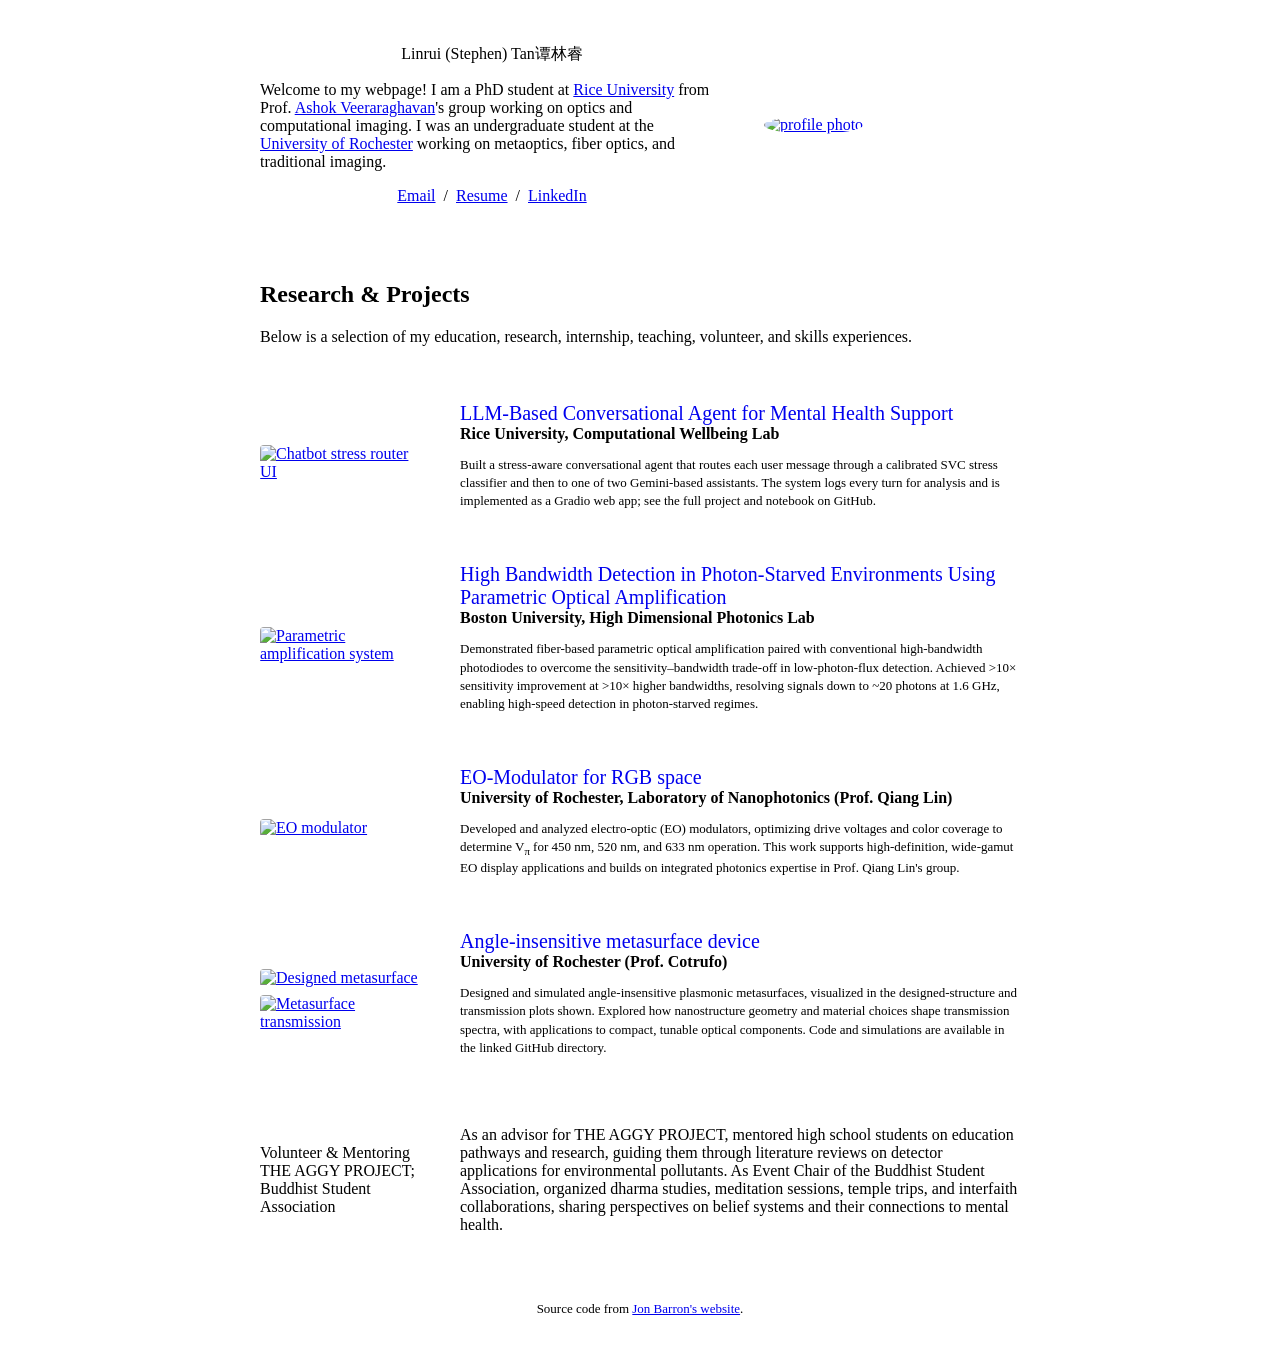
==== index.html @ 7db63c24 "Update index.html" ====
<!DOCTYPE HTML>
<html lang="en">
  <head>
    <meta http-equiv="Content-Type" content="text/html; charset=UTF-8">

    <title>Linrui Tan (Stephen 谭林睿)| Personal website</title>
    <meta name="description" content="PhD student at Rice University in Prof. Ashok Veeraraghavan's group working on optics and computational imaging.">
    <meta property="og:title" content="Linrui (Stephen) Tan">
    <script type="application/ld+json">
    {
      "@context": "https://schema.org",
      "@type": "Person",
      "name": "Linrui (Stephen) Tan 谭林睿",
      "affiliation": {
        "@type": "Organization",
        "name": "Rice University"
      }
    }
    </script>
    <meta name="author" content="Linrui (Stephen) Tan">
    <meta name="viewport" content="width=device-width, initial-scale=1">
    <link rel="shortcut icon" href="images/favicon/favicon.ico" type="image/x-icon">
    <link rel="icon" href="images/favicon/favicon.ico" type="image/x-icon">
    <link rel="stylesheet" type="text/css" href="stylesheet.css">
    
    <style>
      /* Added class for the yellow highlight effect */
      .highlight {
          background-color: #ffffd0;
      }

      /* --- PASTE THIS NEW PART HERE --- */
      
      @media screen and (max-width: 768px) {
        /* Make the name BIG and BOLD on mobile */
        .name {
          font-size: 30px !important; /* Adjust number to make bigger/smaller */
          font-weight: bold !important;
          line-height: 1.2 !important;
          padding-bottom: 15px !important; /* Adds some space under the name */
        }
      
        /* 1. Force BOTH columns to take up exactly 50% of the screen */
        td[style*="width:25%"], 
        td[style*="width:75%"] {
          width: 50% !important;
          padding: 5px !important; /* Keep padding small to save space */
          vertical-align: middle;  /* Keep them centered vertically */
        }

        /* 2. Ensure images fill their entire 50% half */
        td img, td video {
          width: 100% !important;
          object-fit: cover; /* Ensures image covers the space nicely */
        }
        
        /* 3. OPTIONAL: Make text slightly smaller so it fits in the 50% space */
        /* You can remove this section if the text looks too small */
        p, a, strong, span {
          font-size: 13px !important;
          line-height: 1.4 !important;
        }
      }
    </style>

    <script>
        // Preload images to prevent flickering on first hover
        function start() {
            var img1 = new Image();
            img1.src = "images/AO_on.png";
            var img2 = new Image();
            img2.src = "images/AO_off.png";
        }
    </script>
    
  </head>

  <body onload="start()">
    <table style="width:100%;max-width:800px;border:0px;border-spacing:0px;border-collapse:separate;margin-right:auto;margin-left:auto;"><tbody>
      <tr style="padding:0px">
        <td style="padding:0px">
          <table style="width:100%;border:0px;border-spacing:0px;border-collapse:separate;margin-right:auto;margin-left:auto;"><tbody>
            <tr style="padding:0px">
              <td style="padding:2.5%;width:63%;vertical-align:middle">
                <p class="name" style="text-align: center;"> 
                  Linrui (Stephen) Tan谭林睿
                </p>
                <p>
                  Welcome to my webpage! I am a PhD student at <a href="https://www.rice.edu/">Rice University</a> from Prof. <a href="https://profiles.rice.edu/faculty/ashok-veeraraghavan">Ashok Veeraraghavan</a>'s group working on optics and computational imaging. I was an undergraduate student at the <a href="https://www.rochester.edu/">University of Rochester</a> working on metaoptics, fiber optics, and traditional imaging.
                </p>
                <p style="text-align:center">
                  <a href="mailto:ltan13@u.rochester.edu">Email</a> &nbsp;/&nbsp;
                  <a href="data/Resume_Linrui（Stephen） Tan.pdf">Resume</a> &nbsp;/&nbsp;
                  <a href="https://www.linkedin.com/in/linrui-tan-stephen/">LinkedIn</a>
                </p>
              </td>
              <td style="padding:2.5%;width:40%;max-width:40%">
                <a href="images/linruitan.jpg"><img style="width:100%;max-width:100%;object-fit: cover; border-radius: 50%;" alt="profile photo" src="images/linruitan.jpg" class="hoverZoomLink"></a>
              </td>
            </tr>
          </tbody></table>
          <table style="width:100%;border:0px;border-spacing:0px;border-collapse:separate;margin-right:auto;margin-left:auto;"><tbody>
              <tr>
              <td style="padding:20px;width:100%;vertical-align:middle">
                <h2>Research &amp; Projects</h2>
                <p>
                  Below is a selection of my education, research, internship, teaching, volunteer, and skills experiences.
                </p>
              </td>
            </tr>
          </tbody></table>
          <table style="width:100%;border:0px;border-spacing:0px;border-collapse:separate;margin-right:auto;margin-left:auto;"><tbody>
    <tr>
      <td style="padding:20px;width:25%;vertical-align:middle">
        <a href="https://github.com/tanlr20030801/Conversational-Based-Mental-Health-Chatbot/blob/main/Chatbot_UI.ipynb">
          <img src="images/Chatbot_stress.png" alt="Chatbot stress router UI" style="width:100%;border-radius:4px;display:block;">
        </a>
      </td>
      <td style="padding:20px;width:75%;vertical-align:middle">
        <a href="https://github.com/tanlr20030801/Conversational-Based-Mental-Health-Chatbot/blob/main/Chatbot_UI.ipynb" style="text-decoration:none;">
          <span class="papertitle" style="font-size:20px;">LLM-Based Conversational Agent for Mental Health Support</span>
        </a>
        <br>
        <span style="font-weight:bold;">Rice University, Computational Wellbeing Lab</span>
        <p style="font-size:13px; line-height:1.4;">
          Built a stress-aware conversational agent that routes each user message through a calibrated SVC stress classifier and then to one of two Gemini-based assistants. The system logs every turn for analysis and is implemented as a Gradio web app; see the full project and notebook on GitHub.
        </p>
      </td>
    </tr>

    <tr>
      <td style="padding:20px;width:25%;vertical-align:middle">
        <a href="data/2024_Poster_Stephen_Tan_FINAL.pdf">
          <img src="images/Parametric amplification.png" alt="Parametric amplification system" style="width:100%;border-radius:4px;display:block;">
        </a>
      </td>
      <td style="padding:20px;width:75%;vertical-align:middle">
        <a href="data/2024_Poster_Stephen_Tan_FINAL.pdf" style="text-decoration:none;">
          <span class="papertitle" style="font-size:20px;">High Bandwidth Detection in Photon-Starved Environments Using Parametric Optical Amplification</span>
        </a>
        <br>
        <span style="font-weight:bold;">Boston University, High Dimensional Photonics Lab</span>
        <p style="font-size:13px; line-height:1.4;">
          Demonstrated fiber-based parametric optical amplification paired with conventional high-bandwidth photodiodes to overcome the sensitivity–bandwidth trade-off in low-photon-flux detection. Achieved &gt;10× sensitivity improvement at &gt;10× higher bandwidths, resolving signals down to ~20 photons at 1.6&nbsp;GHz, enabling high-speed detection in photon-starved regimes.
        </p>
      </td>
    </tr>

    <tr>
      <td style="padding:20px;width:25%;vertical-align:middle">
        <a href="images/EO%20modulator.gif">
          <img src="images/EO%20modulator.gif" alt="EO modulator" style="width:100%;border-radius:4px;display:block;">
        </a>
      </td>
      <td style="padding:20px;width:75%;vertical-align:middle">
        <a href="images/EO%20modulator.gif" style="text-decoration:none;">
          <span class="papertitle" style="font-size:20px;">EO-Modulator for RGB space</span>
        </a>
        <br>
        <span style="font-weight:bold;">University of Rochester, Laboratory of Nanophotonics (Prof. Qiang Lin)</span>
        <p style="font-size:13px; line-height:1.4;">
          Developed and analyzed electro-optic (EO) modulators, optimizing drive voltages and color coverage to determine V<sub>π</sub> for 450&nbsp;nm, 520&nbsp;nm, and 633&nbsp;nm operation. This work supports high-definition, wide-gamut EO display applications and builds on integrated photonics expertise in Prof. Qiang Lin's group.
        </p>
      </td>
    </tr>

    <tr>
      <td style="padding:20px;width:25%;vertical-align:middle">
        <a href="https://github.com/tanlr20030801/tanlr20030801.github.io/tree/main/angle-insensitive%20plasmonic%20metasurface">
          <img src="images/Designed_Metasurface.png" alt="Designed metasurface" style="width:100%;border-radius:4px; margin-bottom:8px;display:block;">
          <img src="images/Metasurface_transmission.png" alt="Metasurface transmission" style="width:100%;border-radius:4px;display:block;">
        </a>
      </td>
      <td style="padding:20px;width:75%;vertical-align:middle">
        <a href="https://github.com/tanlr20030801/tanlr20030801.github.io/tree/main/angle-insensitive%20plasmonic%20metasurface" style="text-decoration:none;">
          <span class="papertitle" style="font-size:20px;">Angle-insensitive metasurface device</span>
        </a>
        <br>
        <span style="font-weight:bold;">University of Rochester (Prof. Cotrufo)</span>
        <p style="font-size:13px; line-height:1.4;">
          Designed and simulated angle-insensitive plasmonic metasurfaces, visualized in the designed-structure and transmission plots shown. Explored how nanostructure geometry and material choices shape transmission spectra, with applications to compact, tunable optical components. Code and simulations are available in the linked GitHub directory.
        </p>
      </td>
    </tr>

    <tr>
      <td style="padding:20px;width:25%;vertical-align:middle">
        <span class="papertitle">Volunteer &amp; Mentoring</span><br>
        THE AGGY PROJECT; Buddhist Student Association
      </td>
      <td style="padding:20px;width:75%;vertical-align:middle">
        <p>
          As an advisor for THE AGGY PROJECT, mentored high school students on education pathways and research, guiding them through literature reviews on detector applications for environmental pollutants. As Event Chair of the Buddhist Student Association, organized dharma studies, meditation sessions, temple trips, and interfaith collaborations, sharing perspectives on belief systems and their connections to mental health.
        </p>
      </td>
    </tr>
            
          </tbody></table>
          <table style="width:100%;border:0px;border-spacing:0px;border-collapse:separate;margin-right:auto;margin-left:auto;"><tbody>
            <tr>
              <td style="padding:0px;text-align:center;">
                <br>
                <p style="font-size:small;">
                  Source code from <a href="https://github.com/jonbarron/jonbarron_website">Jon Barron's website</a>.
                </p>

                <br>
                <div style="width: 50px; margin: 0 auto; display: block;">
                    <script type="text/javascript" id="clstr_globe" src="//clustrmaps.com/globe.js?d=JhhyBFZQ9eTy0o50nPhn0QA_8nUEcDbQrykkgMOttl4"></script>
                </div>
                
              </td>
            </tr>
          </tbody></table>
        </td>
      </tr>
    </table>
  </body>
</html>
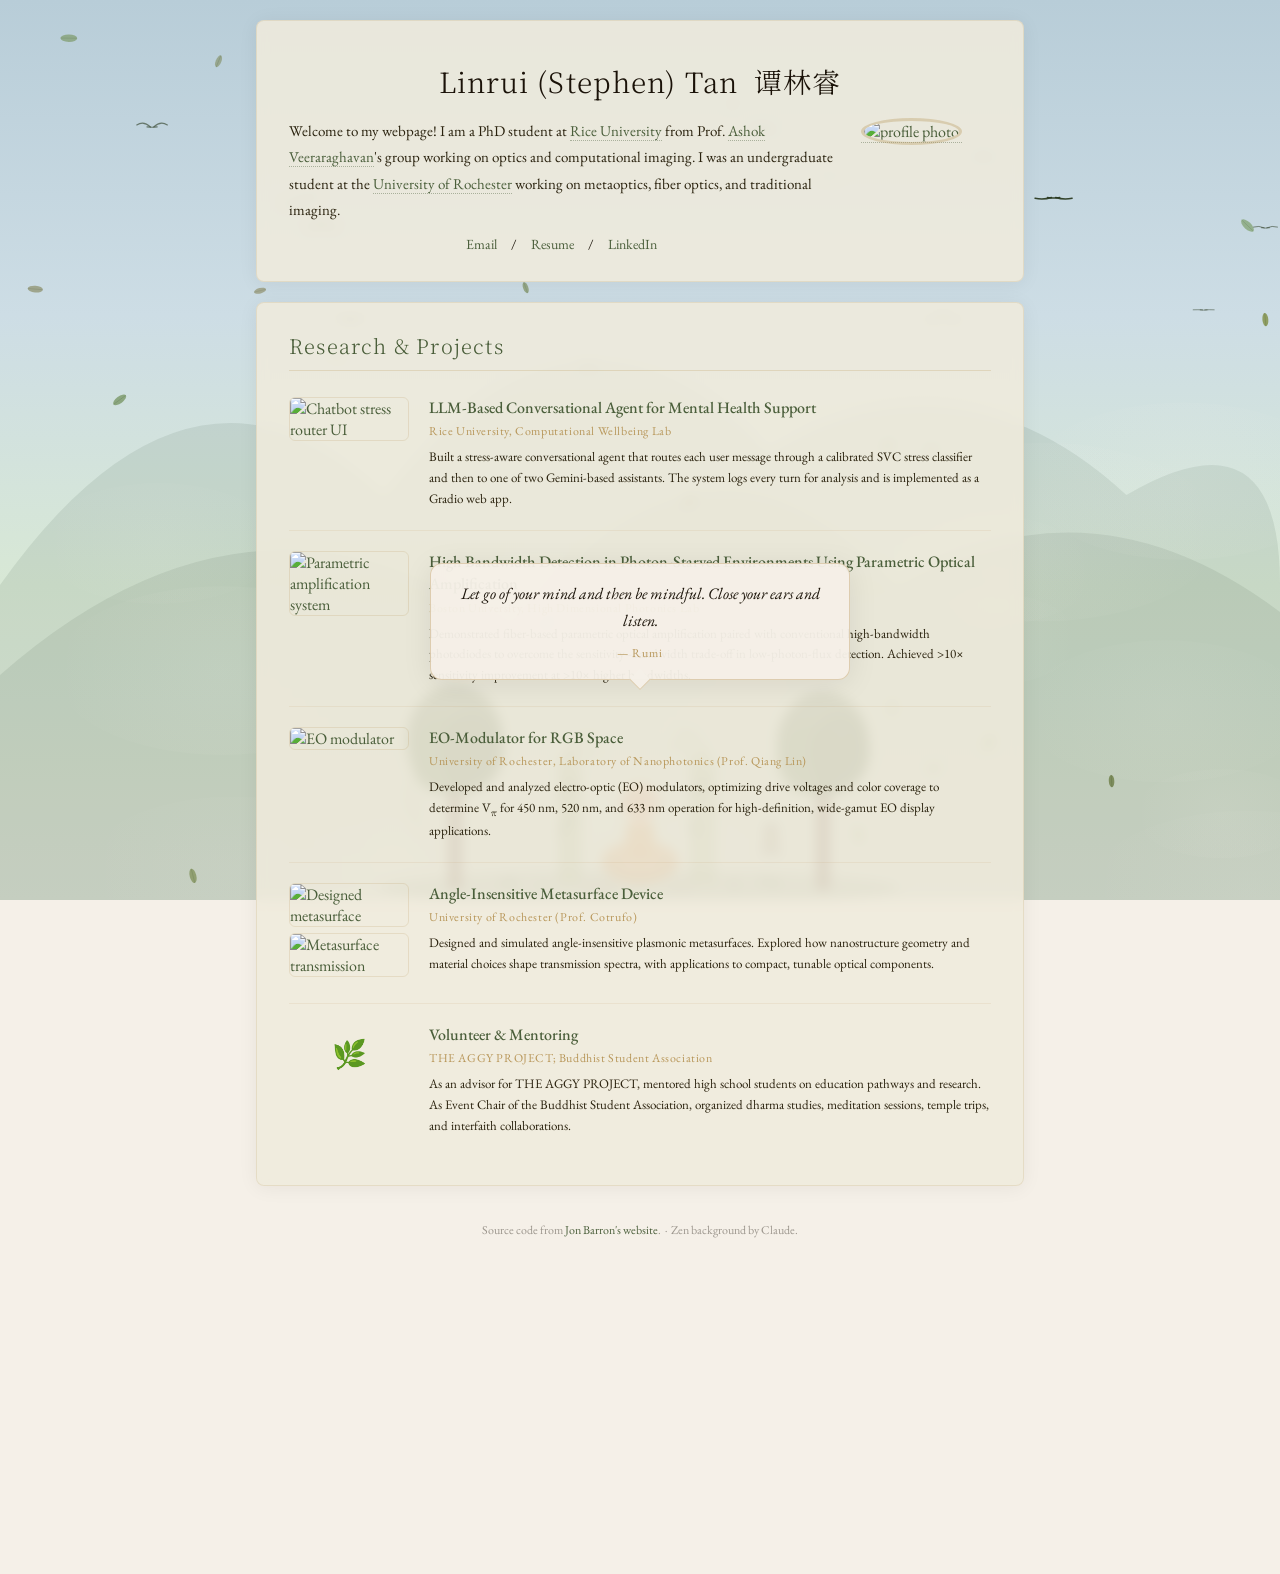
==== commit 168b7637: "Add files via upload" ====
--- a/index.html
+++ b/index.html
@@ -2,218 +2,748 @@
 <html lang="en">
   <head>
     <meta http-equiv="Content-Type" content="text/html; charset=UTF-8">
-
-    <title>Linrui Tan (Stephen 谭林睿)| Personal website</title>
+    <title>Linrui Tan (Stephen 谭林睿) | Personal Website</title>
     <meta name="description" content="PhD student at Rice University in Prof. Ashok Veeraraghavan's group working on optics and computational imaging.">
-    <meta property="og:title" content="Linrui (Stephen) Tan">
-    <script type="application/ld+json">
-    {
-      "@context": "https://schema.org",
-      "@type": "Person",
-      "name": "Linrui (Stephen) Tan 谭林睿",
-      "affiliation": {
-        "@type": "Organization",
-        "name": "Rice University"
-      }
-    }
-    </script>
     <meta name="author" content="Linrui (Stephen) Tan">
     <meta name="viewport" content="width=device-width, initial-scale=1">
-    <link rel="shortcut icon" href="images/favicon/favicon.ico" type="image/x-icon">
-    <link rel="icon" href="images/favicon/favicon.ico" type="image/x-icon">
-    <link rel="stylesheet" type="text/css" href="stylesheet.css">
-    
+    <link rel="preconnect" href="https://fonts.googleapis.com">
+    <link rel="preconnect" href="https://fonts.gstatic.com" crossorigin>
+    <link href="https://fonts.googleapis.com/css2?family=Noto+Serif+SC:wght@300;400&family=EB+Garamond:ital,wght@0,400;0,500;1,400&display=swap" rel="stylesheet">
+
     <style>
-      /* Added class for the yellow highlight effect */
-      .highlight {
-          background-color: #ffffd0;
-      }
-
-      /* --- PASTE THIS NEW PART HERE --- */
-      
-      @media screen and (max-width: 768px) {
-        /* Make the name BIG and BOLD on mobile */
-        .name {
-          font-size: 30px !important; /* Adjust number to make bigger/smaller */
-          font-weight: bold !important;
-          line-height: 1.2 !important;
-          padding-bottom: 15px !important; /* Adds some space under the name */
-        }
-      
-        /* 1. Force BOTH columns to take up exactly 50% of the screen */
-        td[style*="width:25%"], 
-        td[style*="width:75%"] {
-          width: 50% !important;
-          padding: 5px !important; /* Keep padding small to save space */
-          vertical-align: middle;  /* Keep them centered vertically */
-        }
-
-        /* 2. Ensure images fill their entire 50% half */
-        td img, td video {
-          width: 100% !important;
-          object-fit: cover; /* Ensures image covers the space nicely */
-        }
-        
-        /* 3. OPTIONAL: Make text slightly smaller so it fits in the 50% space */
-        /* You can remove this section if the text looks too small */
-        p, a, strong, span {
-          font-size: 13px !important;
-          line-height: 1.4 !important;
-        }
+      :root {
+        --ink: #1a1208;
+        --mist: rgba(240,235,220,0.88);
+        --paper: #f5f0e8;
+        --gold: #b8975a;
+        --moss: #4a5e3a;
+        --sky-top: #c8dde8;
+        --sky-mid: #ddeae0;
+        --sky-bottom: #eef2e6;
+      }
+
+      * { box-sizing: border-box; margin: 0; padding: 0; }
+
+      body {
+        font-family: 'EB Garamond', Georgia, serif;
+        color: var(--ink);
+        min-height: 100vh;
+        overflow-x: hidden;
+        position: relative;
+        background: var(--paper);
+      }
+
+      /* ===== ZEN CANVAS BACKGROUND ===== */
+      #zen-canvas {
+        position: fixed;
+        top: 0; left: 0;
+        width: 100%; height: 100%;
+        z-index: 0;
+        pointer-events: none;
+      }
+
+      /* Mountain layers */
+      .mountain-layer {
+        position: fixed;
+        bottom: 0;
+        width: 100%;
+        pointer-events: none;
+        z-index: 1;
+      }
+
+      /* ===== MONK CONTAINER ===== */
+      #monk-scene {
+        position: fixed;
+        bottom: 0;
+        left: 50%;
+        transform: translateX(-50%);
+        width: min(600px, 90vw);
+        height: 280px;
+        z-index: 3;
+        display: flex;
+        align-items: flex-end;
+        justify-content: center;
+        cursor: pointer;
+        pointer-events: all;
+      }
+
+      /* ===== ZEN QUOTE BUBBLE ===== */
+      #zen-quote {
+        position: fixed;
+        bottom: 220px;
+        left: 50%;
+        transform: translateX(-50%) translateY(10px);
+        background: rgba(245, 240, 232, 0.96);
+        border: 1px solid rgba(184,151,90,0.4);
+        border-radius: 12px;
+        padding: 16px 24px;
+        max-width: min(420px, 85vw);
+        text-align: center;
+        font-family: 'EB Garamond', serif;
+        font-size: 16px;
+        font-style: italic;
+        color: var(--ink);
+        line-height: 1.7;
+        z-index: 10;
+        opacity: 0;
+        transition: opacity 0.8s ease, transform 0.8s ease;
+        pointer-events: none;
+        box-shadow: 0 4px 30px rgba(26,18,8,0.08);
+      }
+      #zen-quote.visible {
+        opacity: 1;
+        transform: translateX(-50%) translateY(0);
+      }
+      #zen-quote::after {
+        content: '';
+        position: absolute;
+        bottom: -8px;
+        left: 50%;
+        transform: translateX(-50%) rotate(45deg);
+        width: 14px; height: 14px;
+        background: rgba(245,240,232,0.96);
+        border-right: 1px solid rgba(184,151,90,0.4);
+        border-bottom: 1px solid rgba(184,151,90,0.4);
+      }
+      #zen-quote .attribution {
+        display: block;
+        font-style: normal;
+        font-size: 12px;
+        color: var(--gold);
+        margin-top: 8px;
+        letter-spacing: 0.08em;
+      }
+      #zen-quote-hint {
+        position: fixed;
+        bottom: 178px;
+        left: 50%;
+        transform: translateX(-50%);
+        font-size: 11px;
+        color: rgba(26,18,8,0.38);
+        letter-spacing: 0.12em;
+        z-index: 10;
+        pointer-events: none;
+        font-family: 'EB Garamond', serif;
+        animation: pulse-hint 3s ease-in-out infinite;
+      }
+      @keyframes pulse-hint { 0%,100%{opacity:0.5} 50%{opacity:1} }
+
+      /* ===== MAIN CONTENT ===== */
+      #content-wrapper {
+        position: relative;
+        z-index: 5;
+        width: 100%;
+        max-width: 800px;
+        margin: 0 auto;
+        padding: 0 0 320px 0;
+      }
+
+      .content-panel {
+        background: var(--mist);
+        backdrop-filter: blur(6px);
+        border-radius: 8px;
+        margin: 20px 16px;
+        padding: 28px 32px;
+        border: 1px solid rgba(184,151,90,0.18);
+        box-shadow: 0 2px 20px rgba(26,18,8,0.06);
+      }
+
+      .name {
+        font-family: 'Noto Serif SC', serif;
+        font-size: 28px;
+        font-weight: 300;
+        text-align: center;
+        color: var(--ink);
+        letter-spacing: 0.04em;
+        padding: 8px 0 12px;
+      }
+
+      .profile-container {
+        display: flex;
+        gap: 28px;
+        align-items: flex-start;
+      }
+
+      .profile-text { flex: 1; }
+
+      .profile-img-wrap {
+        flex-shrink: 0;
+        width: 130px;
+      }
+
+      .profile-img-wrap img {
+        width: 130px; height: 130px;
+        border-radius: 50%;
+        object-fit: cover;
+        border: 3px solid rgba(184,151,90,0.35);
+      }
+
+      p { font-size: 15px; line-height: 1.75; color: #2a220e; }
+      a { color: var(--moss); text-decoration: none; border-bottom: 1px dotted rgba(74,94,58,0.4); }
+      a:hover { color: var(--gold); border-color: var(--gold); }
+
+      .links { text-align: center; margin-top: 12px; font-size: 14px; }
+      .links a { border-bottom: none; margin: 0 8px; }
+
+      h2 {
+        font-family: 'Noto Serif SC', serif;
+        font-weight: 300;
+        font-size: 20px;
+        color: var(--moss);
+        letter-spacing: 0.06em;
+        padding-bottom: 10px;
+        border-bottom: 1px solid rgba(184,151,90,0.25);
+        margin-bottom: 6px;
+      }
+
+      .project-row {
+        display: flex;
+        gap: 20px;
+        padding: 20px 0;
+        border-bottom: 1px solid rgba(184,151,90,0.12);
+        align-items: flex-start;
+      }
+      .project-row:last-child { border-bottom: none; }
+
+      .project-img {
+        flex-shrink: 0;
+        width: 120px;
+      }
+      .project-img img {
+        width: 120px;
+        border-radius: 6px;
+        display: block;
+        margin-bottom: 6px;
+        border: 1px solid rgba(184,151,90,0.2);
+      }
+
+      .project-title {
+        font-size: 16px;
+        font-weight: 500;
+        color: var(--moss);
+        line-height: 1.4;
+        display: block;
+        margin-bottom: 4px;
+      }
+      .project-org {
+        font-size: 12px;
+        color: var(--gold);
+        letter-spacing: 0.05em;
+        display: block;
+        margin-bottom: 8px;
+      }
+      .project-desc { font-size: 13px; line-height: 1.6; }
+
+      footer {
+        text-align: center;
+        font-size: 12px;
+        color: rgba(26,18,8,0.4);
+        padding: 16px;
+      }
+
+      @media (max-width: 600px) {
+        .profile-container { flex-direction: column-reverse; align-items: center; }
+        .project-row { flex-direction: column; }
+        .content-panel { padding: 20px 16px; }
+        #zen-quote { font-size: 14px; }
       }
     </style>
+  </head>
+
+  <body>
+
+    <!-- ===== ZEN SVG CANVAS ===== -->
+    <canvas id="zen-canvas"></canvas>
+
+    <!-- ===== ZEN QUOTE ===== -->
+    <div id="zen-quote">
+      <span id="quote-text"></span>
+      <span class="attribution" id="quote-attr"></span>
+    </div>
+    <div id="zen-quote-hint">✦ click the monk ✦</div>
+
+    <!-- ===== MONK SCENE (SVG inline) ===== -->
+    <div id="monk-scene" title="Click for a zen moment">
+      <svg id="monk-svg" viewBox="0 0 600 280" xmlns="http://www.w3.org/2000/svg" style="width:100%;height:100%">
+        <!-- Ground / moss -->
+        <ellipse cx="300" cy="268" rx="260" ry="18" fill="#3a4f2a" opacity="0.25"/>
+        <!-- Grass tufts -->
+        <g fill="#4a5e3a" opacity="0.7">
+          <path d="M160 265 Q163 250 166 265"/>
+          <path d="M168 267 Q172 248 176 266"/>
+          <path d="M420 264 Q424 249 428 263"/>
+          <path d="M430 266 Q435 250 439 265"/>
+          <path d="M200 268 Q203 255 206 268"/>
+          <path d="M390 267 Q394 253 398 267"/>
+        </g>
+        <!-- Large tree left -->
+        <g id="tree-left">
+          <rect x="108" y="110" width="14" height="160" rx="3" fill="#5a3e28" opacity="0.85"/>
+          <ellipse cx="115" cy="120" rx="48" ry="55" fill="#3d5630" opacity="0.82"/>
+          <ellipse cx="100" cy="135" rx="30" ry="38" fill="#4a6838" opacity="0.75"/>
+          <ellipse cx="132" cy="130" rx="32" ry="40" fill="#3d5630" opacity="0.7"/>
+          <!-- Hanging leaves -->
+          <path d="M80 150 Q60 180 75 200" stroke="#4a6838" stroke-width="1.5" fill="none" opacity="0.6"/>
+          <path d="M88 160 Q70 195 82 215" stroke="#4a6838" stroke-width="1.2" fill="none" opacity="0.5"/>
+        </g>
+        <!-- Large tree right -->
+        <g id="tree-right">
+          <rect x="476" y="115" width="14" height="155" rx="3" fill="#5a3e28" opacity="0.85"/>
+          <ellipse cx="483" cy="124" rx="46" ry="52" fill="#3d5630" opacity="0.82"/>
+          <ellipse cx="465" cy="138" rx="28" ry="35" fill="#4a6838" opacity="0.7"/>
+          <ellipse cx="500" cy="132" rx="30" ry="38" fill="#3d5630" opacity="0.7"/>
+        </g>
+        <!-- Bamboo stalks -->
+        <g id="bamboo" opacity="0.8">
+          <rect x="220" y="140" width="5" height="125" rx="2.5" fill="#6a8040"/>
+          <rect x="228" y="130" width="5" height="135" rx="2.5" fill="#7a9048"/>
+          <rect x="236" y="145" width="4" height="120" rx="2" fill="#6a8040"/>
+          <line x1="222.5" y1="175" x2="222.5" y2="176" stroke="#4a6030" stroke-width="8" stroke-linecap="round"/>
+          <line x1="222.5" y1="210" x2="222.5" y2="211" stroke="#4a6030" stroke-width="8" stroke-linecap="round"/>
+          <line x1="230.5" y1="165" x2="230.5" y2="166" stroke="#4a6030" stroke-width="8" stroke-linecap="round"/>
+          <line x1="230.5" y1="200" x2="230.5" y2="201" stroke="#4a6030" stroke-width="8" stroke-linecap="round"/>
+          <!-- Bamboo leaves -->
+          <path d="M222 140 Q230 125 245 130" stroke="#5a7038" stroke-width="1.8" fill="none"/>
+          <path d="M230 128 Q240 112 258 118" stroke="#5a7038" stroke-width="1.8" fill="none"/>
+          <path d="M238 143 Q248 128 262 133" stroke="#5a7038" stroke-width="1.5" fill="none"/>
+        </g>
+        <!-- Same on right -->
+        <g id="bamboo-r" opacity="0.8">
+          <rect x="352" y="138" width="5" height="127" rx="2.5" fill="#6a8040"/>
+          <rect x="361" y="128" width="5" height="137" rx="2.5" fill="#7a9048"/>
+          <rect x="370" y="142" width="4" height="123" rx="2" fill="#6a8040"/>
+          <line x1="354.5" y1="172" x2="354.5" y2="173" stroke="#4a6030" stroke-width="8" stroke-linecap="round"/>
+          <line x1="354.5" y1="208" x2="354.5" y2="209" stroke="#4a6030" stroke-width="8" stroke-linecap="round"/>
+          <line x1="363.5" y1="163" x2="363.5" y2="164" stroke="#4a6030" stroke-width="8" stroke-linecap="round"/>
+          <path d="M352 136 Q344 120 330 126" stroke="#5a7038" stroke-width="1.8" fill="none"/>
+          <path d="M361 126 Q352 108 336 115" stroke="#5a7038" stroke-width="1.8" fill="none"/>
+        </g>
+        <!-- Stone lantern -->
+        <g opacity="0.75">
+          <rect x="420" y="230" width="22" height="6" rx="1" fill="#8a8070"/>
+          <rect x="423" y="210" width="16" height="20" rx="2" fill="#7a7060"/>
+          <polygon points="423,210 431,200 439,210" fill="#6a6050"/>
+          <rect x="426" y="224" width="10" height="6" rx="1" fill="#7a7060"/>
+          <!-- lantern glow -->
+          <ellipse cx="431" cy="218" rx="4" ry="5" fill="rgba(255,200,80,0.3)"/>
+        </g>
+        <!-- Small rocks -->
+        <ellipse cx="260" cy="267" rx="18" ry="7" fill="#8a8070" opacity="0.5"/>
+        <ellipse cx="270" cy="265" rx="10" ry="5" fill="#9a9080" opacity="0.45"/>
+        <ellipse cx="340" cy="266" rx="14" ry="6" fill="#8a8070" opacity="0.45"/>
+
+        <!-- ===== MONK ===== -->
+        <g id="monk" transform="translate(300, 265)">
+          <!-- Robe base (seated lotus) -->
+          <ellipse cx="0" cy="-22" rx="38" ry="22" fill="#c47c30" opacity="0.92"/>
+          <!-- Robe shading -->
+          <ellipse cx="0" cy="-22" rx="38" ry="22" fill="url(#robeGrad)" opacity="0.6"/>
+          <!-- Robe folds -->
+          <path d="M-38,-22 Q-20,-8 0,-5 Q20,-8 38,-22" stroke="#a86020" stroke-width="1" fill="none" opacity="0.5"/>
+          <path d="M-30,-18 Q-15,-28 0,-30 Q15,-28 30,-18" stroke="#a86020" stroke-width="0.8" fill="none" opacity="0.4"/>
+          <!-- Hands in lap (mudra) -->
+          <ellipse cx="-8" cy="-20" rx="9" ry="6" fill="#d4936a" opacity="0.9"/>
+          <ellipse cx="8" cy="-20" rx="9" ry="6" fill="#d4936a" opacity="0.9"/>
+          <!-- Body -->
+          <rect x="-14" y="-62" width="28" height="42" rx="6" fill="#c47c30" opacity="0.9"/>
+          <!-- Neck -->
+          <rect x="-6" y="-68" width="12" height="10" rx="4" fill="#d4936a"/>
+          <!-- Head -->
+          <ellipse cx="0" cy="-82" rx="18" ry="18" fill="#d4936a"/>
+          <!-- Shaved head shading -->
+          <ellipse cx="0" cy="-88" rx="16" ry="10" fill="rgba(180,120,80,0.3)"/>
+          <!-- Eyes (closed, meditating) -->
+          <path d="M-8,-81 Q-5,-83 -2,-81" stroke="#5a3020" stroke-width="1.5" fill="none" stroke-linecap="round"/>
+          <path d="M2,-81 Q5,-83 8,-81" stroke="#5a3020" stroke-width="1.5" fill="none" stroke-linecap="round"/>
+          <!-- Serene smile -->
+          <path d="M-5,-75 Q0,-72 5,-75" stroke="#a06040" stroke-width="1.2" fill="none" stroke-linecap="round"/>
+          <!-- Ear -->
+          <ellipse cx="-17" cy="-81" rx="3.5" ry="5" fill="#c4836a"/>
+          <ellipse cx="17" cy="-81" rx="3.5" ry="5" fill="#c4836a"/>
+          <!-- Breathing animation overlay -->
+          <animateTransform attributeName="transform" type="translate" values="300,265;300,263;300,265" dur="5s" repeatCount="indefinite"/>
+        </g>
+
+        <!-- Fireflies / motes (animated) -->
+        <g id="motes">
+          <circle cx="170" cy="180" r="2" fill="#f0e080" opacity="0">
+            <animate attributeName="opacity" values="0;0.8;0;0.6;0" dur="4.2s" repeatCount="indefinite" begin="0.5s"/>
+            <animate attributeName="cx" values="170;175;168;172;170" dur="4.2s" repeatCount="indefinite"/>
+            <animate attributeName="cy" values="180;170;165;175;180" dur="4.2s" repeatCount="indefinite"/>
+          </circle>
+          <circle cx="420" cy="170" r="1.8" fill="#f0e080" opacity="0">
+            <animate attributeName="opacity" values="0;0.7;0;0.9;0" dur="5.5s" repeatCount="indefinite" begin="1.2s"/>
+            <animate attributeName="cx" values="420;415;422;418;420" dur="5.5s" repeatCount="indefinite"/>
+            <animate attributeName="cy" values="170;160;155;165;170" dur="5.5s" repeatCount="indefinite"/>
+          </circle>
+          <circle cx="260" cy="200" r="1.5" fill="#f0e080" opacity="0">
+            <animate attributeName="opacity" values="0;0.6;0;0.8;0" dur="3.8s" repeatCount="indefinite" begin="2.0s"/>
+          </circle>
+          <circle cx="350" cy="185" r="2" fill="#d0f080" opacity="0">
+            <animate attributeName="opacity" values="0;0.5;0;0.7;0" dur="6s" repeatCount="indefinite" begin="0.8s"/>
+            <animate attributeName="cy" values="185;175;170;180;185" dur="6s" repeatCount="indefinite"/>
+          </circle>
+        </g>
+
+        <defs>
+          <linearGradient id="robeGrad" x1="0" y1="0" x2="0" y2="1">
+            <stop offset="0%" stop-color="#fff" stop-opacity="0.3"/>
+            <stop offset="100%" stop-color="#000" stop-opacity="0.15"/>
+          </linearGradient>
+        </defs>
+      </svg>
+    </div>
+
+    <!-- ===== MAIN CONTENT ===== -->
+    <div id="content-wrapper">
+
+      <!-- Header / bio -->
+      <div class="content-panel">
+        <p class="name">Linrui (Stephen) Tan &nbsp;谭林睿</p>
+        <div class="profile-container">
+          <div class="profile-text">
+            <p>
+              Welcome to my webpage! I am a PhD student at <a href="https://www.rice.edu/">Rice University</a> from Prof. <a href="https://profiles.rice.edu/faculty/ashok-veeraraghavan">Ashok Veeraraghavan</a>'s group working on optics and computational imaging. I was an undergraduate student at the <a href="https://www.rochester.edu/">University of Rochester</a> working on metaoptics, fiber optics, and traditional imaging.
+            </p>
+            <div class="links">
+              <a href="mailto:ltan13@u.rochester.edu">Email</a> &nbsp;/&nbsp;
+              <a href="data/Resume_Linrui（Stephen） Tan.pdf">Resume</a> &nbsp;/&nbsp;
+              <a href="https://www.linkedin.com/in/linrui-tan-stephen/">LinkedIn</a>
+            </div>
+          </div>
+          <div class="profile-img-wrap">
+            <a href="images/linruitan.jpg"><img src="images/linruitan.jpg" alt="profile photo"></a>
+          </div>
+        </div>
+      </div>
+
+      <!-- Research section -->
+      <div class="content-panel">
+        <h2>Research &amp; Projects</h2>
+
+        <div class="project-row">
+          <div class="project-img">
+            <a href="https://github.com/tanlr20030801/Conversational-Based-Mental-Health-Chatbot/blob/main/Chatbot_UI.ipynb">
+              <img src="images/Chatbot_stress.png" alt="Chatbot stress router UI">
+            </a>
+          </div>
+          <div>
+            <a href="https://github.com/tanlr20030801/Conversational-Based-Mental-Health-Chatbot/blob/main/Chatbot_UI.ipynb">
+              <span class="project-title">LLM-Based Conversational Agent for Mental Health Support</span>
+            </a>
+            <span class="project-org">Rice University, Computational Wellbeing Lab</span>
+            <p class="project-desc">Built a stress-aware conversational agent that routes each user message through a calibrated SVC stress classifier and then to one of two Gemini-based assistants. The system logs every turn for analysis and is implemented as a Gradio web app.</p>
+          </div>
+        </div>
+
+        <div class="project-row">
+          <div class="project-img">
+            <a href="data/2024_Poster_Stephen_Tan_FINAL.pdf">
+              <img src="images/Parametric amplification.png" alt="Parametric amplification system">
+            </a>
+          </div>
+          <div>
+            <a href="data/2024_Poster_Stephen_Tan_FINAL.pdf">
+              <span class="project-title">High Bandwidth Detection in Photon-Starved Environments Using Parametric Optical Amplification</span>
+            </a>
+            <span class="project-org">Boston University, High Dimensional Photonics Lab</span>
+            <p class="project-desc">Demonstrated fiber-based parametric optical amplification paired with conventional high-bandwidth photodiodes to overcome the sensitivity–bandwidth trade-off in low-photon-flux detection. Achieved &gt;10× sensitivity improvement at &gt;10× higher bandwidths.</p>
+          </div>
+        </div>
+
+        <div class="project-row">
+          <div class="project-img">
+            <a href="images/EO%20modulator.gif">
+              <img src="images/EO%20modulator.gif" alt="EO modulator">
+            </a>
+          </div>
+          <div>
+            <a href="images/EO%20modulator.gif">
+              <span class="project-title">EO-Modulator for RGB Space</span>
+            </a>
+            <span class="project-org">University of Rochester, Laboratory of Nanophotonics (Prof. Qiang Lin)</span>
+            <p class="project-desc">Developed and analyzed electro-optic (EO) modulators, optimizing drive voltages and color coverage to determine V<sub>π</sub> for 450 nm, 520 nm, and 633 nm operation for high-definition, wide-gamut EO display applications.</p>
+          </div>
+        </div>
+
+        <div class="project-row">
+          <div class="project-img">
+            <a href="https://github.com/tanlr20030801/tanlr20030801.github.io/tree/main/angle-insensitive%20plasmonic%20metasurface">
+              <img src="images/Designed_Metasurface.png" alt="Designed metasurface">
+              <img src="images/Metasurface_transmission.png" alt="Metasurface transmission">
+            </a>
+          </div>
+          <div>
+            <a href="https://github.com/tanlr20030801/tanlr20030801.github.io/tree/main/angle-insensitive%20plasmonic%20metasurface">
+              <span class="project-title">Angle-Insensitive Metasurface Device</span>
+            </a>
+            <span class="project-org">University of Rochester (Prof. Cotrufo)</span>
+            <p class="project-desc">Designed and simulated angle-insensitive plasmonic metasurfaces. Explored how nanostructure geometry and material choices shape transmission spectra, with applications to compact, tunable optical components.</p>
+          </div>
+        </div>
+
+        <div class="project-row">
+          <div class="project-img" style="display:flex;align-items:center;justify-content:center;height:60px;">
+            <span style="font-size:28px;">🌿</span>
+          </div>
+          <div>
+            <span class="project-title" style="color:var(--moss);">Volunteer &amp; Mentoring</span>
+            <span class="project-org">THE AGGY PROJECT; Buddhist Student Association</span>
+            <p class="project-desc">As an advisor for THE AGGY PROJECT, mentored high school students on education pathways and research. As Event Chair of the Buddhist Student Association, organized dharma studies, meditation sessions, temple trips, and interfaith collaborations.</p>
+          </div>
+        </div>
+
+      </div>
+
+      <footer>
+        Source code from <a href="https://github.com/jonbarron/jonbarron_website" style="border:none;">Jon Barron's website</a>.
+        &nbsp;·&nbsp; Zen background by Claude.
+      </footer>
+    </div>
 
     <script>
-        // Preload images to prevent flickering on first hover
-        function start() {
-            var img1 = new Image();
-            img1.src = "images/AO_on.png";
-            var img2 = new Image();
-            img2.src = "images/AO_off.png";
-        }
+    // ============================================================
+    //  ZEN CANVAS — sky, mist, birds
+    // ============================================================
+    const canvas = document.getElementById('zen-canvas');
+    const ctx = canvas.getContext('2d');
+
+    function resize() {
+      canvas.width = window.innerWidth;
+      canvas.height = window.innerHeight;
+    }
+    resize();
+    window.addEventListener('resize', resize);
+
+    // --- Birds ---
+    class Bird {
+      constructor(delay = 0) {
+        this.reset(true);
+        this.t = delay;
+      }
+      reset(init = false) {
+        this.x = init ? Math.random() * window.innerWidth : -80;
+        this.y = 60 + Math.random() * (window.innerHeight * 0.35);
+        this.speed = 0.4 + Math.random() * 0.5;
+        this.scale = 0.5 + Math.random() * 0.6;
+        this.t = 0;
+        this.wingPhase = Math.random() * Math.PI * 2;
+        this.wingSpeed = 0.06 + Math.random() * 0.04;
+        this.opacity = 0.5 + Math.random() * 0.45;
+        this.yWave = 0.3 + Math.random() * 0.4;
+        this.yOrig = this.y;
+      }
+      update() {
+        this.t += 1;
+        this.x += this.speed;
+        this.y = this.yOrig + Math.sin(this.t * 0.018) * 12 * this.yWave;
+        this.wingPhase += this.wingSpeed;
+        if (this.x > window.innerWidth + 100) this.reset();
+      }
+      draw(ctx) {
+        const w = this.wingPhase;
+        const s = this.scale;
+        const wing = Math.sin(w) * 10 * s;
+        ctx.save();
+        ctx.translate(this.x, this.y);
+        ctx.globalAlpha = this.opacity;
+        ctx.strokeStyle = '#2a3a20';
+        ctx.lineWidth = 1.4 * s;
+        ctx.lineCap = 'round';
+        // Body
+        ctx.beginPath();
+        ctx.moveTo(-6*s, 0);
+        ctx.quadraticCurveTo(0, 1*s, 6*s, 0);
+        ctx.stroke();
+        // Left wing
+        ctx.beginPath();
+        ctx.moveTo(-2*s, 0);
+        ctx.quadraticCurveTo(-10*s, -wing, -18*s, -wing*0.3);
+        ctx.stroke();
+        // Right wing
+        ctx.beginPath();
+        ctx.moveTo(2*s, 0);
+        ctx.quadraticCurveTo(10*s, -wing, 18*s, -wing*0.3);
+        ctx.stroke();
+        ctx.restore();
+      }
+    }
+
+    const birds = Array.from({length: 14}, (_, i) => new Bird(i * 90));
+
+    // --- Mist particles ---
+    class MistPuff {
+      constructor() { this.reset(); }
+      reset() {
+        this.x = Math.random() * window.innerWidth;
+        this.y = window.innerHeight * (0.5 + Math.random() * 0.5);
+        this.r = 60 + Math.random() * 120;
+        this.opacity = 0.04 + Math.random() * 0.06;
+        this.speed = 0.08 + Math.random() * 0.12;
+        this.drift = (Math.random() - 0.5) * 0.04;
+      }
+      update() {
+        this.x += this.speed;
+        this.y += this.drift;
+        if (this.x - this.r > window.innerWidth) this.reset();
+      }
+      draw(ctx) {
+        const g = ctx.createRadialGradient(this.x, this.y, 0, this.x, this.y, this.r);
+        g.addColorStop(0, `rgba(245,242,235,${this.opacity})`);
+        g.addColorStop(1, 'rgba(245,242,235,0)');
+        ctx.fillStyle = g;
+        ctx.beginPath();
+        ctx.ellipse(this.x, this.y, this.r, this.r * 0.5, 0, 0, Math.PI * 2);
+        ctx.fill();
+      }
+    }
+
+    const mist = Array.from({length: 18}, () => new MistPuff());
+
+    // --- Falling leaves ---
+    class Leaf {
+      constructor() { this.reset(true); }
+      reset(init = false) {
+        this.x = Math.random() * window.innerWidth;
+        this.y = init ? Math.random() * window.innerHeight : -20;
+        this.size = 4 + Math.random() * 5;
+        this.speed = 0.4 + Math.random() * 0.5;
+        this.rot = Math.random() * Math.PI * 2;
+        this.rotSpeed = (Math.random() - 0.5) * 0.03;
+        this.swing = (Math.random() - 0.5) * 1.2;
+        this.swingSpeed = 0.01 + Math.random() * 0.02;
+        this.t = Math.random() * 100;
+        this.color = `rgba(${80+Math.floor(Math.random()*40)},${100+Math.floor(Math.random()*40)},${40+Math.floor(Math.random()*20)},${0.55+Math.random()*0.3})`;
+        this.opacity = 0.5 + Math.random() * 0.4;
+      }
+      update() {
+        this.t += 1;
+        this.y += this.speed;
+        this.x += Math.sin(this.t * this.swingSpeed) * this.swing;
+        this.rot += this.rotSpeed;
+        if (this.y > window.innerHeight + 20) this.reset();
+      }
+      draw(ctx) {
+        ctx.save();
+        ctx.translate(this.x, this.y);
+        ctx.rotate(this.rot);
+        ctx.globalAlpha = this.opacity;
+        ctx.fillStyle = this.color;
+        ctx.beginPath();
+        ctx.ellipse(0, 0, this.size, this.size * 0.45, 0, 0, Math.PI * 2);
+        ctx.fill();
+        ctx.strokeStyle = 'rgba(40,60,20,0.3)';
+        ctx.lineWidth = 0.5;
+        ctx.beginPath();
+        ctx.moveTo(-this.size, 0);
+        ctx.lineTo(this.size, 0);
+        ctx.stroke();
+        ctx.restore();
+      }
+    }
+
+    const leaves = Array.from({length: 22}, () => new Leaf());
+
+    function drawSky() {
+      const h = canvas.height;
+      const w = canvas.width;
+      // Sky gradient
+      const sky = ctx.createLinearGradient(0, 0, 0, h);
+      sky.addColorStop(0, '#b8cdd8');
+      sky.addColorStop(0.35, '#cddde5');
+      sky.addColorStop(0.65, '#d8e8d5');
+      sky.addColorStop(1, '#e8ede0');
+      ctx.fillStyle = sky;
+      ctx.fillRect(0, 0, w, h);
+
+      // Subtle mountain silhouette (ink-wash style)
+      ctx.save();
+      ctx.globalAlpha = 0.12;
+      // Far mountain
+      ctx.fillStyle = '#4a6050';
+      ctx.beginPath();
+      ctx.moveTo(0, h * 0.65);
+      ctx.quadraticCurveTo(w * 0.15, h * 0.35, w * 0.3, h * 0.55);
+      ctx.quadraticCurveTo(w * 0.45, h * 0.28, w * 0.6, h * 0.5);
+      ctx.quadraticCurveTo(w * 0.75, h * 0.38, w * 0.88, h * 0.55);
+      ctx.quadraticCurveTo(w, h * 0.45, w, h * 0.65);
+      ctx.lineTo(w, h); ctx.lineTo(0, h); ctx.closePath();
+      ctx.fill();
+      // Near mountain
+      ctx.globalAlpha = 0.1;
+      ctx.fillStyle = '#3a5040';
+      ctx.beginPath();
+      ctx.moveTo(0, h * 0.75);
+      ctx.quadraticCurveTo(w * 0.2, h * 0.5, w * 0.4, h * 0.7);
+      ctx.quadraticCurveTo(w * 0.55, h * 0.42, w * 0.7, h * 0.65);
+      ctx.quadraticCurveTo(w * 0.85, h * 0.52, w, h * 0.68);
+      ctx.lineTo(w, h); ctx.lineTo(0, h); ctx.closePath();
+      ctx.fill();
+      ctx.restore();
+    }
+
+    let frame = 0;
+    function loop() {
+      ctx.clearRect(0, 0, canvas.width, canvas.height);
+      drawSky();
+      mist.forEach(m => { m.update(); m.draw(ctx); });
+      birds.forEach(b => { b.update(); b.draw(ctx); });
+      leaves.forEach(l => { l.update(); l.draw(ctx); });
+      frame++;
+      requestAnimationFrame(loop);
+    }
+    loop();
+
+    // ============================================================
+    //  ZEN QUOTES
+    // ============================================================
+    const quotes = [
+      { text: "The mind is everything. What you think, you become.", attr: "— Buddha" },
+      { text: "In the beginner's mind there are many possibilities. In the expert's mind there are few.", attr: "— Shunryu Suzuki" },
+      { text: "Do not dwell in the past, do not dream of the future. Concentrate the mind on the present moment.", attr: "— Buddha" },
+      { text: "Before enlightenment, chop wood, carry water. After enlightenment, chop wood, carry water.", attr: "— Zen Proverb" },
+      { text: "The quieter you become, the more you are able to hear.", attr: "— Rumi" },
+      { text: "Muddy water, let stand, becomes clear.", attr: "— Lao Tzu" },
+      { text: "When you reach the top of the mountain, keep climbing.", attr: "— Zen Proverb" },
+      { text: "To study the self is to forget the self.", attr: "— Dōgen" },
+      { text: "Flow with whatever may happen and let your mind be free. Stay centered by accepting whatever you are doing.", attr: "— Zhuangzi" },
+      { text: "The whole moon and the entire sky are reflected in one dewdrop on the grass.", attr: "— Dōgen" },
+      { text: "If you understand, things are just as they are. If you do not understand, things are just as they are.", attr: "— Zen Proverb" },
+      { text: "Let go of your mind and then be mindful. Close your ears and listen.", attr: "— Rumi" },
+      { text: "Sitting quietly, doing nothing, spring comes, and the grass grows by itself.", attr: "— Matsuo Bashō" },
+      { text: "Not thinking about anything is Zen. Once you know this, walking, sitting, or lying down, everything you do is Zen.", attr: "— Bodhidharma" },
+      { text: "The light that illuminates the universe also illuminates the mind of the meditator.", attr: "— Tibetan Proverb" },
+    ];
+
+    let lastQuote = -1;
+    let quoteTimer = null;
+    const quoteEl = document.getElementById('zen-quote');
+    const quoteText = document.getElementById('quote-text');
+    const quoteAttr = document.getElementById('quote-attr');
+    const hintEl = document.getElementById('zen-quote-hint');
+
+    function showQuote() {
+      let idx;
+      do { idx = Math.floor(Math.random() * quotes.length); } while (idx === lastQuote);
+      lastQuote = idx;
+      const q = quotes[idx];
+      quoteText.textContent = q.text;
+      quoteAttr.textContent = q.attr;
+      quoteEl.classList.add('visible');
+      hintEl.style.opacity = '0';
+      clearTimeout(quoteTimer);
+      quoteTimer = setTimeout(hideQuote, 7000);
+    }
+
+    function hideQuote() {
+      quoteEl.classList.remove('visible');
+      setTimeout(() => { hintEl.style.opacity = '1'; }, 1200);
+    }
+
+    document.getElementById('monk-scene').addEventListener('click', showQuote);
+
+    // Auto-show first quote after 3s
+    setTimeout(showQuote, 3000);
     </script>
-    
-  </head>
-
-  <body onload="start()">
-    <table style="width:100%;max-width:800px;border:0px;border-spacing:0px;border-collapse:separate;margin-right:auto;margin-left:auto;"><tbody>
-      <tr style="padding:0px">
-        <td style="padding:0px">
-          <table style="width:100%;border:0px;border-spacing:0px;border-collapse:separate;margin-right:auto;margin-left:auto;"><tbody>
-            <tr style="padding:0px">
-              <td style="padding:2.5%;width:63%;vertical-align:middle">
-                <p class="name" style="text-align: center;"> 
-                  Linrui (Stephen) Tan谭林睿
-                </p>
-                <p>
-                  Welcome to my webpage! I am a PhD student at <a href="https://www.rice.edu/">Rice University</a> from Prof. <a href="https://profiles.rice.edu/faculty/ashok-veeraraghavan">Ashok Veeraraghavan</a>'s group working on optics and computational imaging. I was an undergraduate student at the <a href="https://www.rochester.edu/">University of Rochester</a> working on metaoptics, fiber optics, and traditional imaging.
-                </p>
-                <p style="text-align:center">
-                  <a href="mailto:ltan13@u.rochester.edu">Email</a> &nbsp;/&nbsp;
-                  <a href="data/Resume_Linrui（Stephen） Tan.pdf">Resume</a> &nbsp;/&nbsp;
-                  <a href="https://www.linkedin.com/in/linrui-tan-stephen/">LinkedIn</a>
-                </p>
-              </td>
-              <td style="padding:2.5%;width:40%;max-width:40%">
-                <a href="images/linruitan.jpg"><img style="width:100%;max-width:100%;object-fit: cover; border-radius: 50%;" alt="profile photo" src="images/linruitan.jpg" class="hoverZoomLink"></a>
-              </td>
-            </tr>
-          </tbody></table>
-          <table style="width:100%;border:0px;border-spacing:0px;border-collapse:separate;margin-right:auto;margin-left:auto;"><tbody>
-              <tr>
-              <td style="padding:20px;width:100%;vertical-align:middle">
-                <h2>Research &amp; Projects</h2>
-                <p>
-                  Below is a selection of my education, research, internship, teaching, volunteer, and skills experiences.
-                </p>
-              </td>
-            </tr>
-          </tbody></table>
-          <table style="width:100%;border:0px;border-spacing:0px;border-collapse:separate;margin-right:auto;margin-left:auto;"><tbody>
-    <tr>
-      <td style="padding:20px;width:25%;vertical-align:middle">
-        <a href="https://github.com/tanlr20030801/Conversational-Based-Mental-Health-Chatbot/blob/main/Chatbot_UI.ipynb">
-          <img src="images/Chatbot_stress.png" alt="Chatbot stress router UI" style="width:100%;border-radius:4px;display:block;">
-        </a>
-      </td>
-      <td style="padding:20px;width:75%;vertical-align:middle">
-        <a href="https://github.com/tanlr20030801/Conversational-Based-Mental-Health-Chatbot/blob/main/Chatbot_UI.ipynb" style="text-decoration:none;">
-          <span class="papertitle" style="font-size:20px;">LLM-Based Conversational Agent for Mental Health Support</span>
-        </a>
-        <br>
-        <span style="font-weight:bold;">Rice University, Computational Wellbeing Lab</span>
-        <p style="font-size:13px; line-height:1.4;">
-          Built a stress-aware conversational agent that routes each user message through a calibrated SVC stress classifier and then to one of two Gemini-based assistants. The system logs every turn for analysis and is implemented as a Gradio web app; see the full project and notebook on GitHub.
-        </p>
-      </td>
-    </tr>
-
-    <tr>
-      <td style="padding:20px;width:25%;vertical-align:middle">
-        <a href="data/2024_Poster_Stephen_Tan_FINAL.pdf">
-          <img src="images/Parametric amplification.png" alt="Parametric amplification system" style="width:100%;border-radius:4px;display:block;">
-        </a>
-      </td>
-      <td style="padding:20px;width:75%;vertical-align:middle">
-        <a href="data/2024_Poster_Stephen_Tan_FINAL.pdf" style="text-decoration:none;">
-          <span class="papertitle" style="font-size:20px;">High Bandwidth Detection in Photon-Starved Environments Using Parametric Optical Amplification</span>
-        </a>
-        <br>
-        <span style="font-weight:bold;">Boston University, High Dimensional Photonics Lab</span>
-        <p style="font-size:13px; line-height:1.4;">
-          Demonstrated fiber-based parametric optical amplification paired with conventional high-bandwidth photodiodes to overcome the sensitivity–bandwidth trade-off in low-photon-flux detection. Achieved &gt;10× sensitivity improvement at &gt;10× higher bandwidths, resolving signals down to ~20 photons at 1.6&nbsp;GHz, enabling high-speed detection in photon-starved regimes.
-        </p>
-      </td>
-    </tr>
-
-    <tr>
-      <td style="padding:20px;width:25%;vertical-align:middle">
-        <a href="images/EO%20modulator.gif">
-          <img src="images/EO%20modulator.gif" alt="EO modulator" style="width:100%;border-radius:4px;display:block;">
-        </a>
-      </td>
-      <td style="padding:20px;width:75%;vertical-align:middle">
-        <a href="images/EO%20modulator.gif" style="text-decoration:none;">
-          <span class="papertitle" style="font-size:20px;">EO-Modulator for RGB space</span>
-        </a>
-        <br>
-        <span style="font-weight:bold;">University of Rochester, Laboratory of Nanophotonics (Prof. Qiang Lin)</span>
-        <p style="font-size:13px; line-height:1.4;">
-          Developed and analyzed electro-optic (EO) modulators, optimizing drive voltages and color coverage to determine V<sub>π</sub> for 450&nbsp;nm, 520&nbsp;nm, and 633&nbsp;nm operation. This work supports high-definition, wide-gamut EO display applications and builds on integrated photonics expertise in Prof. Qiang Lin's group.
-        </p>
-      </td>
-    </tr>
-
-    <tr>
-      <td style="padding:20px;width:25%;vertical-align:middle">
-        <a href="https://github.com/tanlr20030801/tanlr20030801.github.io/tree/main/angle-insensitive%20plasmonic%20metasurface">
-          <img src="images/Designed_Metasurface.png" alt="Designed metasurface" style="width:100%;border-radius:4px; margin-bottom:8px;display:block;">
-          <img src="images/Metasurface_transmission.png" alt="Metasurface transmission" style="width:100%;border-radius:4px;display:block;">
-        </a>
-      </td>
-      <td style="padding:20px;width:75%;vertical-align:middle">
-        <a href="https://github.com/tanlr20030801/tanlr20030801.github.io/tree/main/angle-insensitive%20plasmonic%20metasurface" style="text-decoration:none;">
-          <span class="papertitle" style="font-size:20px;">Angle-insensitive metasurface device</span>
-        </a>
-        <br>
-        <span style="font-weight:bold;">University of Rochester (Prof. Cotrufo)</span>
-        <p style="font-size:13px; line-height:1.4;">
-          Designed and simulated angle-insensitive plasmonic metasurfaces, visualized in the designed-structure and transmission plots shown. Explored how nanostructure geometry and material choices shape transmission spectra, with applications to compact, tunable optical components. Code and simulations are available in the linked GitHub directory.
-        </p>
-      </td>
-    </tr>
-
-    <tr>
-      <td style="padding:20px;width:25%;vertical-align:middle">
-        <span class="papertitle">Volunteer &amp; Mentoring</span><br>
-        THE AGGY PROJECT; Buddhist Student Association
-      </td>
-      <td style="padding:20px;width:75%;vertical-align:middle">
-        <p>
-          As an advisor for THE AGGY PROJECT, mentored high school students on education pathways and research, guiding them through literature reviews on detector applications for environmental pollutants. As Event Chair of the Buddhist Student Association, organized dharma studies, meditation sessions, temple trips, and interfaith collaborations, sharing perspectives on belief systems and their connections to mental health.
-        </p>
-      </td>
-    </tr>
-            
-          </tbody></table>
-          <table style="width:100%;border:0px;border-spacing:0px;border-collapse:separate;margin-right:auto;margin-left:auto;"><tbody>
-            <tr>
-              <td style="padding:0px;text-align:center;">
-                <br>
-                <p style="font-size:small;">
-                  Source code from <a href="https://github.com/jonbarron/jonbarron_website">Jon Barron's website</a>.
-                </p>
-
-                <br>
-                <div style="width: 50px; margin: 0 auto; display: block;">
-                    <script type="text/javascript" id="clstr_globe" src="//clustrmaps.com/globe.js?d=JhhyBFZQ9eTy0o50nPhn0QA_8nUEcDbQrykkgMOttl4"></script>
-                </div>
-                
-              </td>
-            </tr>
-          </tbody></table>
-        </td>
-      </tr>
-    </table>
   </body>
 </html>
